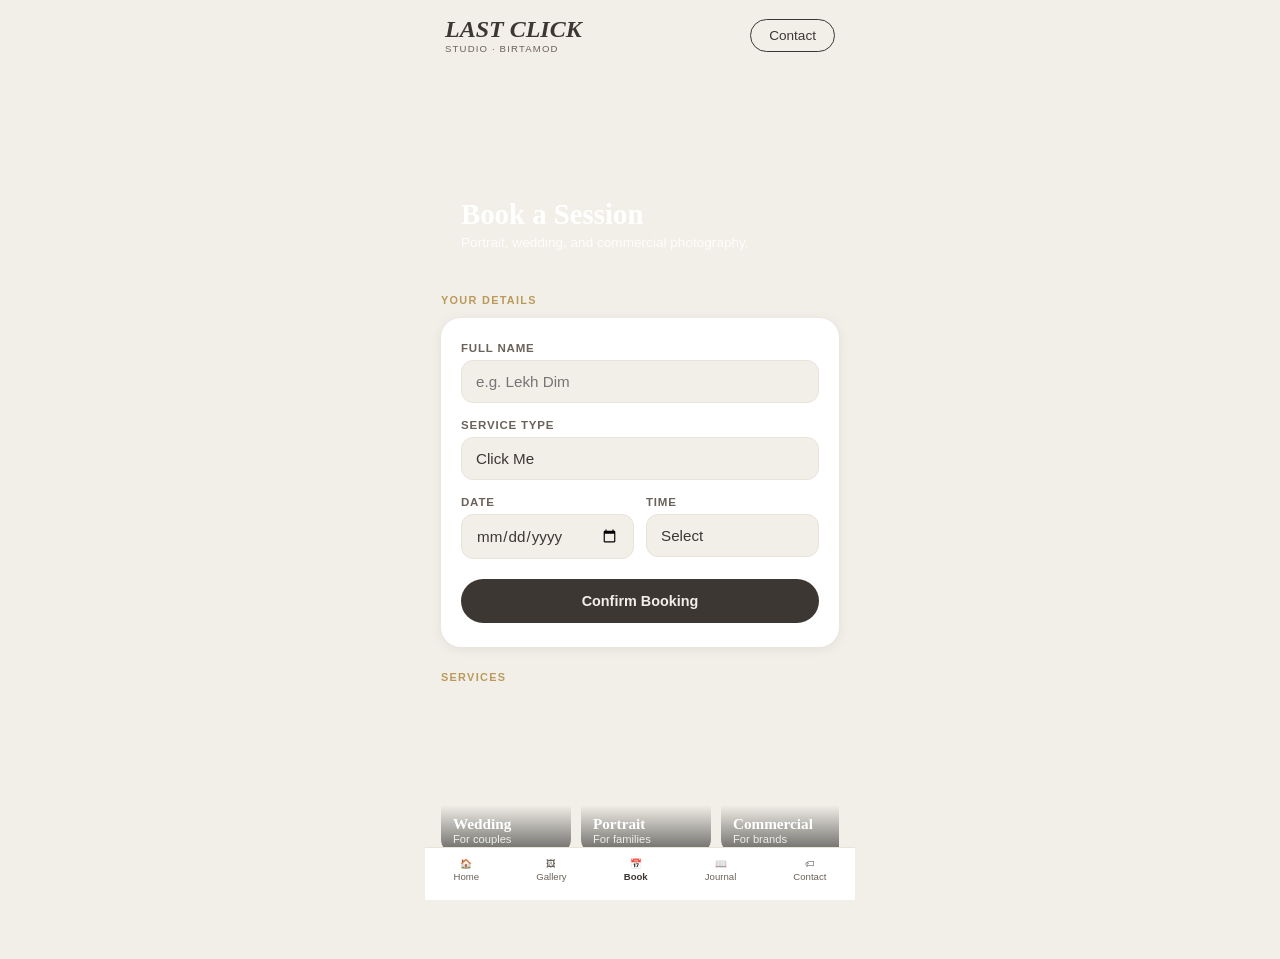
==== booking.html @ 3d2f0e06 "contact and booking" ====
<!DOCTYPE html>
<html lang="en">
<head>
  <meta charset="UTF-8" />
  <meta name="viewport" content="width=device-width, initial-scale=1.0" />
  <title>Book a Session</title>
  <link rel="stylesheet" href="booking.css" />
</head>
<body>

  <!-- Header -->
  <header>
    <div class="logo">
      <h1>LAST CLICK</h1>
      <p>STUDIO · BIRTAMOD</p>
    </div>
    <a href="contact.html" class="btn-outline">Contact</a>
  </header>

  <!-- Hero -->
  <section class="hero">
    <div class="hero-text">
      <h2>Book a Session</h2>
      <p>Portrait, wedding, and commercial photography.</p>
    </div>
  </section>

  <!-- Booking Form -->
  <section class="form-section">
    <p class="label">YOUR DETAILS</p>
    <div class="card">

      <div class="field">
        <label>Full Name</label>
        <input type="text" placeholder="e.g. Lekh Dim" />
      </div>

      <div class="field">
        <label>Service Type</label>
        <select>
          <option value="" disabled selected>Click Me</option>
          <option>Portrait Session</option>
          <option>Wedding Photography</option>
          <option>Commercial Shoot</option>
        </select>
      </div>

      <div class="row">
        <div class="field">
          <label>Date</label>
          <input type="date" />
        </div>
        <div class="field">
          <label>Time</label>
          <select>
            <option value="" disabled selected>Select</option>
            <option>8:00 AM</option>
            <option>10:00 AM</option>
            <option>12:00 PM</option>
            <option>2:00 PM</option>
            <option>4:00 PM</option>
          </select>
        </div>
      </div>

      <button class="btn-primary">Confirm Booking</button>

    </div>
  </section>

  <!-- Services -->
  <section class="services-section">
    <p class="label">SERVICES</p>
    <div class="services-row">

      <div class="service-card" style="background-image: url('https://images.unsplash.com/photo-1766763845239-0194f176b0a8?w=800&auto=format&fit=crop&q=60&ixlib=rb-4.1.0&ixid=M3wxMjA3fDB8MHxzZWFyY2h8MTl8fG5lcGFsaSUyMHdlZWRpbmd8ZW58MHx8MHx8fDA%3D')">
        <div class="service-info">
          <p class="service-name">Wedding</p>
          <p class="service-sub">For couples</p>
        </div>
      </div>

      <div class="service-card" style="background-image: url('https://images.unsplash.com/photo-1777993325982-d0e9e0f61cfb?w=800&auto=format&fit=crop&q=60&ixlib=rb-4.1.0&ixid=M3wxMjA3fDB8MHxmZWF0dXJlZC1waG90b3MtZmVlZHwxNHx8fGVufDB8fHx8fA%3D%3D')">
        <div class="service-info">
          <p class="service-name">Portrait</p>
          <p class="service-sub">For families</p>
        </div>
      </div>

      <div class="service-card" style="background-image: url('https://images.unsplash.com/photo-1560179707-f14e90ef3623?w=800&auto=format&fit=crop&q=60&ixlib=rb-4.1.0&ixid=M3wxMjA3fDB8MHxzZWFyY2h8MTJ8fGNvbW1lcmNpYWx8ZW58MHx8MHx8fDA%3D')">
        <div class="service-info">
          <p class="service-name">Commercial</p>
          <p class="service-sub">For brands</p>
        </div>
      </div>

    </div>
  </section>

  <!-- Bottom Nav -->
  <nav class="bottom-nav">
    <a href="index.html">🏠 <span>Home</span></a>
    <a href="#">🖼 <span>Gallery</span></a>
    <a href="booking.html" class="active">📅 <span>Book</span></a>
    <a href="#">📖 <span>Journal</span></a>
    <a href="contact.html">🏷 <span>Contact</span></a>
  </nav>

</body>
</html>
---- booking.css ----
/* ── Colours ── */
:root {
  --ivory:  #f2efe8;
  --white:  #ffffff;
  --ink:    #3c3733;
  --soft:   #6b625a;
  --gold:   #b99a5b;
  --mint:   #a9c6b8;
  --border: #e8e4da;
}

/* ── Base ── */
* { box-sizing: border-box; margin: 0; padding: 0; }

body {
  font-family: Arial, sans-serif;
  background: var(--ivory);
  color: var(--ink);
  max-width: 430px;
  margin: 0 auto;
  padding-bottom: 80px;
}

/* ── Header ── */
header {
  display: flex;
  justify-content: space-between;
  align-items: center;
  padding: 16px 20px;
  background: var(--ivory);
}

.logo h1 {
  font-family: Georgia, serif;
  font-style: italic;
  font-size: 1.5rem;
  color: var(--ink);
}

.logo p {
  font-size: 0.6rem;
  letter-spacing: 0.12em;
  color: var(--soft);
}

.btn-outline {
  padding: 8px 18px;
  border: 1.5px solid var(--ink);
  border-radius: 50px;
  font-size: 0.85rem;
  color: var(--ink);
  text-decoration: none;
}

/* ── Hero ── */
.hero {
  margin: 0 16px 24px;
  height: 200px;
  border-radius: 20px;
  background-image: url('https://images.unsplash.com/photo-1537633552985-df8429e8048b?w=800&q=80');
  background-size: cover;
  background-position: center;
  display: flex;
  align-items: flex-end;
}

.hero-text {
  padding: 20px;
  color: white;
}

.hero-text h2 {
  font-family: Georgia, serif;
  font-size: 1.8rem;
  margin-bottom: 4px;
}

.hero-text p {
  font-size: 0.85rem;
  opacity: 0.9;
}

/* ── Section label ── */
.label {
  font-size: 0.68rem;
  font-weight: bold;
  letter-spacing: 0.12em;
  color: var(--gold);
  margin-bottom: 12px;
}

/* ── Form section ── */
.form-section {
  padding: 0 16px 24px;
}

.card {
  background: var(--white);
  border-radius: 20px;
  padding: 24px 20px;
  box-shadow: 0 2px 12px rgba(0,0,0,0.07);
}

.field {
  margin-bottom: 16px;
}

.field label {
  display: block;
  font-size: 0.72rem;
  font-weight: bold;
  color: var(--soft);
  text-transform: uppercase;
  letter-spacing: 0.07em;
  margin-bottom: 6px;
}

.field input,
.field select {
  width: 100%;
  padding: 12px 14px;
  border: 1.5px solid var(--border);
  border-radius: 12px;
  background: var(--ivory);
  color: var(--ink);
  font-size: 0.95rem;
  font-family: Arial, sans-serif;
  outline: none;
  appearance: none;
}

.field input:focus,
.field select:focus {
  border-color: var(--mint);
}

/* ── Two column row ── */
.row {
  display: grid;
  grid-template-columns: 1fr 1fr;
  gap: 12px;
}

/* ── Submit button ── */
.btn-primary {
  width: 100%;
  padding: 14px;
  margin-top: 4px;
  background: var(--ink);
  color: var(--ivory);
  border: none;
  border-radius: 50px;
  font-size: 0.9rem;
  font-weight: bold;
  cursor: pointer;
}

/* ── Services ── */
.services-section {
  padding: 0 16px 24px;
}

.services-row {
  display: flex;
  gap: 10px;
  overflow-x: auto;
  scrollbar-width: none;
}

.services-row::-webkit-scrollbar { display: none; }

.service-card {
  flex: 0 0 130px;
  height: 160px;
  border-radius: 16px;
  background-size: cover;
  background-position: center;
  display: flex;
  align-items: flex-end;
  overflow: hidden;
}

.service-info {
  width: 100%;
  padding: 10px 12px;
  background: linear-gradient(to top, rgba(0,0,0,0.6), transparent);
  color: white;
}

.service-name {
  font-family: Georgia, serif;
  font-size: 0.95rem;
  font-weight: bold;
}

.service-sub {
  font-size: 0.7rem;
  opacity: 0.85;
}

/* ── Bottom nav ── */
.bottom-nav {
  position: fixed;
  bottom: 0;
  left: 50%;
  transform: translateX(-50%);
  width: 100%;
  max-width: 430px;
  display: flex;
  justify-content: space-around;
  align-items: center;
  background: var(--white);
  border-top: 1px solid var(--border);
  padding: 10px 0 18px;
}

.bottom-nav a {
  display: flex;
  flex-direction: column;
  align-items: center;
  gap: 2px;
  text-decoration: none;
  color: var(--soft);
  font-size: 0.6rem;
}

.bottom-nav a.active {
  color: var(--ink);
  font-weight: bold;
}
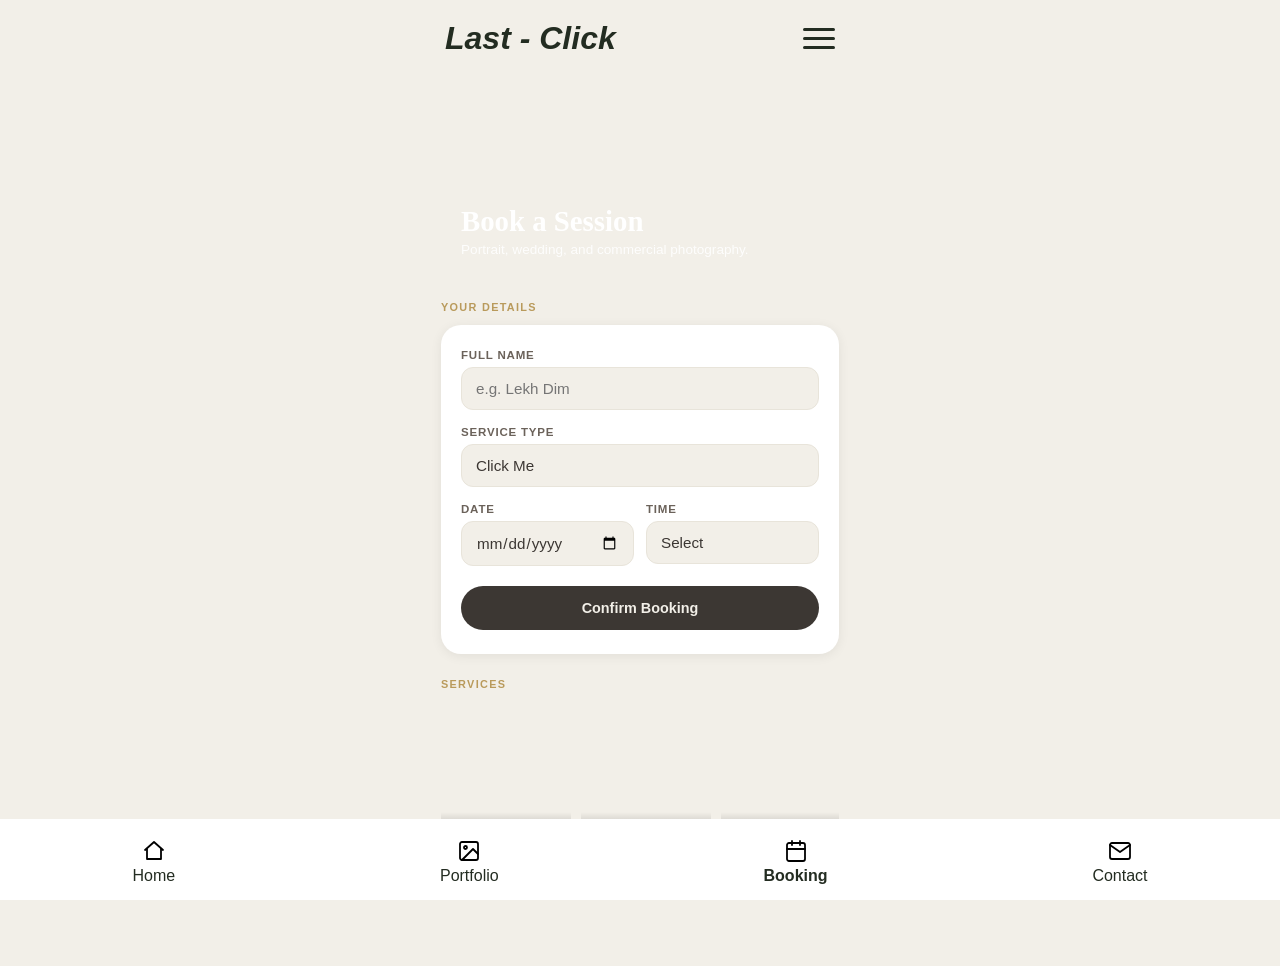
==== commit 0fed3876: "Fixed logos and Titles while keeping style on all four pages" ====
--- a/booking.html
+++ b/booking.html
@@ -1,21 +1,30 @@
 <!DOCTYPE html>
 <html lang="en">
+
 <head>
   <meta charset="UTF-8" />
   <meta name="viewport" content="width=device-width, initial-scale=1.0" />
-  <title>Book a Session</title>
+  <title>Booking | Last - Click</title>
   <link rel="stylesheet" href="booking.css" />
 </head>
+
 <body>
 
-  <!-- Header -->
-  <header>
-    <div class="logo">
-      <h1>LAST CLICK</h1>
-      <p>STUDIO · BIRTAMOD</p>
-    </div>
-    <a href="contact.html" class="btn-outline">Contact</a>
+  <header class="main-header">
+    <h1>Last - Click</h1>
+    <button class="menu-toggle" type="button" aria-label="Toggle Navigation" aria-expanded="false">
+      <span class="bar"></span>
+      <span class="bar"></span>
+      <span class="bar"></span>
+    </button>
   </header>
+
+  <nav class="mobile-nav" aria-label="Main navigation">
+    <a href="Home.html">Home</a>
+    <a href="Portfolio.html">Portfolio</a>
+    <a href="booking.html" aria-current="page">Booking</a>
+    <a href="contact.html">Contact</a>
+  </nav>
 
   <!-- Hero -->
   <section class="hero">
@@ -73,21 +82,24 @@
     <p class="label">SERVICES</p>
     <div class="services-row">
 
-      <div class="service-card" style="background-image: url('https://images.unsplash.com/photo-1766763845239-0194f176b0a8?w=800&auto=format&fit=crop&q=60&ixlib=rb-4.1.0&ixid=M3wxMjA3fDB8MHxzZWFyY2h8MTl8fG5lcGFsaSUyMHdlZWRpbmd8ZW58MHx8MHx8fDA%3D')">
+      <div class="service-card"
+        style="background-image: url('https://images.unsplash.com/photo-1766763845239-0194f176b0a8?w=800&auto=format&fit=crop&q=60&ixlib=rb-4.1.0&ixid=M3wxMjA3fDB8MHxzZWFyY2h8MTl8fG5lcGFsaSUyMHdlZWRpbmd8ZW58MHx8MHx8fDA%3D')">
         <div class="service-info">
           <p class="service-name">Wedding</p>
           <p class="service-sub">For couples</p>
         </div>
       </div>
 
-      <div class="service-card" style="background-image: url('https://images.unsplash.com/photo-1777993325982-d0e9e0f61cfb?w=800&auto=format&fit=crop&q=60&ixlib=rb-4.1.0&ixid=M3wxMjA3fDB8MHxmZWF0dXJlZC1waG90b3MtZmVlZHwxNHx8fGVufDB8fHx8fA%3D%3D')">
+      <div class="service-card"
+        style="background-image: url('https://images.unsplash.com/photo-1777993325982-d0e9e0f61cfb?w=800&auto=format&fit=crop&q=60&ixlib=rb-4.1.0&ixid=M3wxMjA3fDB8MHxmZWF0dXJlZC1waG90b3MtZmVlZHwxNHx8fGVufDB8fHx8fA%3D%3D')">
         <div class="service-info">
           <p class="service-name">Portrait</p>
           <p class="service-sub">For families</p>
         </div>
       </div>
 
-      <div class="service-card" style="background-image: url('https://images.unsplash.com/photo-1560179707-f14e90ef3623?w=800&auto=format&fit=crop&q=60&ixlib=rb-4.1.0&ixid=M3wxMjA3fDB8MHxzZWFyY2h8MTJ8fGNvbW1lcmNpYWx8ZW58MHx8MHx8fDA%3D')">
+      <div class="service-card"
+        style="background-image: url('https://images.unsplash.com/photo-1560179707-f14e90ef3623?w=800&auto=format&fit=crop&q=60&ixlib=rb-4.1.0&ixid=M3wxMjA3fDB8MHxzZWFyY2h8MTJ8fGNvbW1lcmNpYWx8ZW58MHx8MHx8fDA%3D')">
         <div class="service-info">
           <p class="service-name">Commercial</p>
           <p class="service-sub">For brands</p>
@@ -97,14 +109,38 @@
     </div>
   </section>
 
-  <!-- Bottom Nav -->
-  <nav class="bottom-nav">
-    <a href="index.html">🏠 <span>Home</span></a>
-    <a href="#">🖼 <span>Gallery</span></a>
-    <a href="booking.html" class="active">📅 <span>Book</span></a>
-    <a href="#">📖 <span>Journal</span></a>
-    <a href="contact.html">🏷 <span>Contact</span></a>
-  </nav>
+  <footer>
+    <nav class="Nav-Bar">
+      <a href="Home.html" class="Home">
+        <img src="./Images/home.svg" width="24" height="24" alt="Home">
+        <p>Home</p>
+      </a>
+      <a href="Portfolio.html" class="Portfolio">
+        <img src="./Images/portfolio.svg" width="24" height="24" alt="Portfolio">
+        <p>Portfolio</p>
+      </a>
+      <a href="booking.html" class="Booking active" aria-current="page">
+        <img src="./Images/book.svg" width="24" height="24" alt="Booking">
+        <p>Booking</p>
+      </a>
+      <a href="contact.html" class="Contact">
+        <img src="./Images/contact.svg" width="24" height="24" alt="Contact">
+        <p>Contact</p>
+      </a>
+    </nav>
+  </footer>
+
+  <script>
+    const menuToggle = document.querySelector('.menu-toggle');
+    const mobileNav = document.querySelector('.mobile-nav');
+
+    menuToggle.addEventListener('click', () => {
+      const isOpen = menuToggle.classList.toggle('active');
+      mobileNav.classList.toggle('active', isOpen);
+      menuToggle.setAttribute('aria-expanded', String(isOpen));
+    });
+  </script>
 
 </body>
+
 </html>
--- a/booking.css
+++ b/booking.css
@@ -227,4 +227,116 @@
 .bottom-nav a.active {
   color: var(--ink);
   font-weight: bold;
+}
+
+.main-header {
+  align-items: center;
+  background-color: var(--ivory);
+  display: flex;
+  justify-content: space-between;
+  padding: 20px;
+}
+
+.main-header h1 {
+  color: #232c21;
+  font-size: 2rem;
+  font-style: italic;
+  margin: 0;
+}
+
+.menu-toggle {
+  background: transparent;
+  border: none;
+  cursor: pointer;
+  display: flex;
+  flex-direction: column;
+  gap: 6px;
+  height: 27px;
+  justify-content: center;
+  padding: 0;
+  width: 32px;
+  z-index: 200;
+}
+
+.menu-toggle .bar {
+  background-color: #232c21;
+  border-radius: 2px;
+  height: 3px;
+  transition: transform 160ms ease, opacity 160ms ease;
+  width: 100%;
+}
+
+.menu-toggle.active .bar:nth-child(1) {
+  transform: translateY(9px) rotate(45deg);
+}
+
+.menu-toggle.active .bar:nth-child(2) {
+  opacity: 0;
+}
+
+.menu-toggle.active .bar:nth-child(3) {
+  transform: translateY(-9px) rotate(-45deg);
+}
+
+.mobile-nav {
+  background-color: #232c21;
+  display: flex;
+  flex-direction: column;
+  padding-top: 80px;
+  position: fixed;
+  right: -100%;
+  top: 0;
+  transition: right 160ms ease;
+  width: 250px;
+  height: 100vh;
+  z-index: 150;
+}
+
+.mobile-nav.active {
+  right: 0;
+}
+
+.mobile-nav a {
+  border-bottom: 1px solid rgb(255 255 255 / 10%);
+  color: #fff;
+  font-size: 1.2rem;
+  padding: 15px 25px;
+  text-decoration: none;
+}
+
+/* Keep the footer identical to the home page on every screen. */
+footer {
+  display: block;
+  border-top: 5px solid white;
+  background-color: white;
+  padding: 15px 0;
+  position: fixed;
+  bottom: 0;
+  left: 0;
+  width: 100%;
+  z-index: 100;
+}
+
+.Nav-Bar {
+  display: flex;
+  justify-content: space-around;
+  align-items: center;
+  width: 100%;
+}
+
+.Nav-Bar a {
+  display: flex;
+  flex-direction: column;
+  align-items: center;
+  text-decoration: none;
+  color: #232c21;
+  font-size: 1rem;
+}
+
+.Nav-Bar a p {
+  margin: 4px 0 0;
+}
+
+.Nav-Bar a.active {
+  font-weight: 700;
 }
